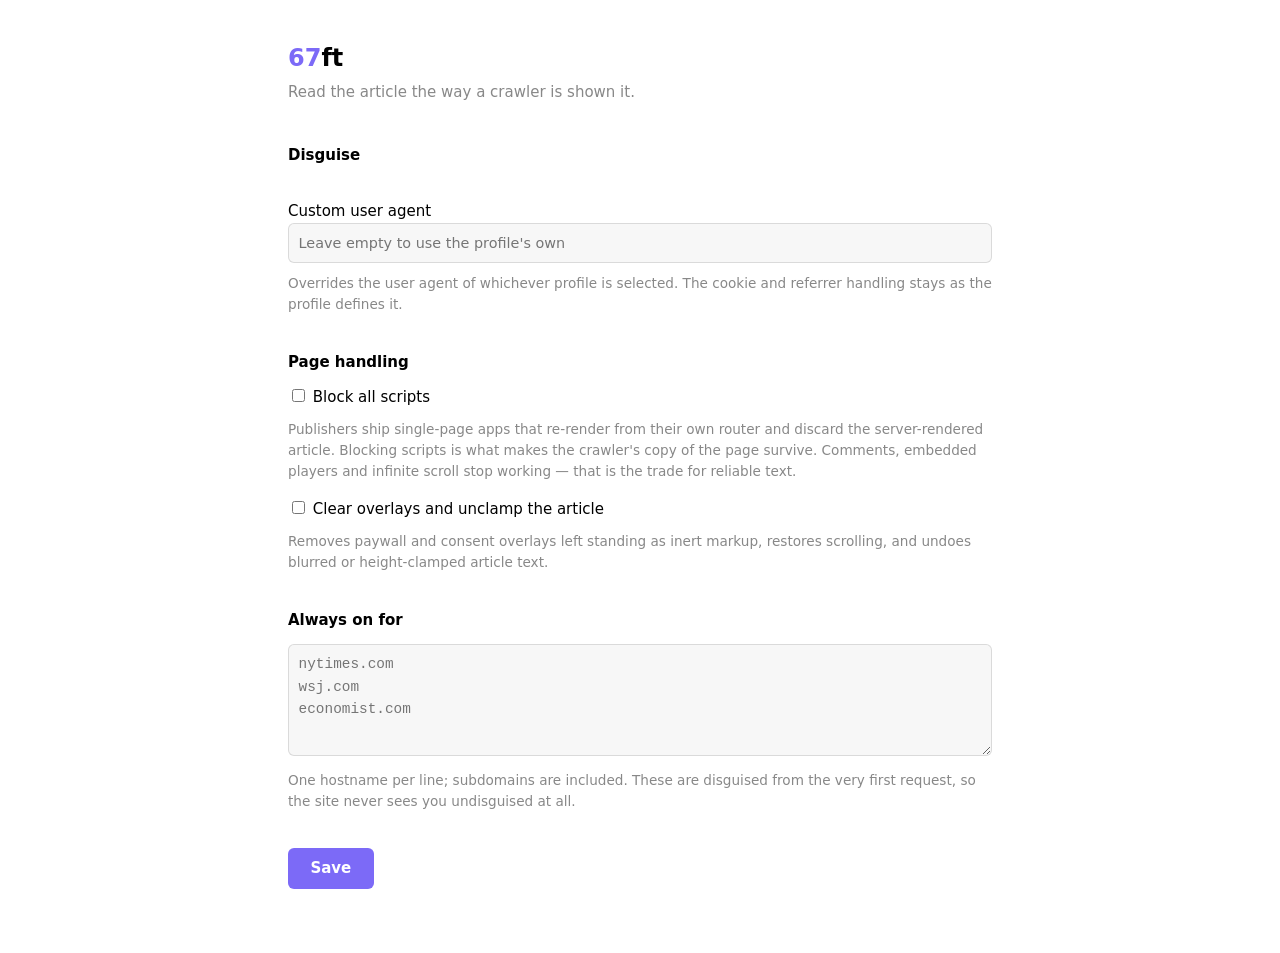
==== extension/options.html @ 51c9d5f3 "feat: add a server-free Chrome extension Does the same job as the proxy without the proxy: the tab s" ====
<!DOCTYPE html>
<html lang="en">
<head>
<meta charset="UTF-8">
<title>67ft — Options</title>
<style>
  :root { color-scheme: light dark; --accent: #7c6af7; }
  body {
    font: 15px/1.55 system-ui, -apple-system, sans-serif;
    max-width: 44rem; margin: 0 auto; padding: 2.5rem 1.25rem 4rem;
  }
  h1 { font-size: 1.5rem; margin: 0 0 .25rem; }
  h1 span { color: var(--accent); }
  .sub { color: #888; margin: 0 0 2.5rem; }
  fieldset { border: 0; padding: 0; margin: 0 0 2.25rem; }
  legend { font-weight: 600; padding: 0; margin-bottom: .75rem; }
  label { display: block; margin-bottom: .6rem; }
  .profile { display: flex; gap: .6rem; align-items: baseline; margin-bottom: .9rem; }
  .profile input { margin-top: .35rem; }
  .blurb { display: block; color: #888; font-size: .85rem; }
  input[type=text], textarea {
    width: 100%; box-sizing: border-box; padding: .5rem .6rem;
    font: inherit; font-size: .9rem; border: 1px solid #8884; border-radius: 6px;
    background: #8881; color: inherit;
  }
  textarea { min-height: 7rem; font-family: ui-monospace, SFMono-Regular, monospace; }
  .hint { color: #888; font-size: .85rem; margin: .4rem 0 0; }
  button {
    font: inherit; font-weight: 600; padding: .55rem 1.4rem; border: 0;
    border-radius: 6px; background: var(--accent); color: #fff; cursor: pointer;
  }
  #status { margin-left: 1rem; color: #4a4; font-size: .9rem; opacity: 0; transition: opacity .2s; }
  #status.show { opacity: 1; }
</style>
</head>
<body>
  <h1><span>67</span>ft</h1>
  <p class="sub">Read the article the way a crawler is shown it.</p>

  <form id="form">
    <fieldset>
      <legend>Disguise</legend>
      <div id="profiles"></div>
      <label style="margin-top:1.25rem">
        Custom user agent
        <input type="text" id="customUserAgent" placeholder="Leave empty to use the profile's own">
      </label>
      <p class="hint">
        Overrides the user agent of whichever profile is selected. The cookie and
        referrer handling stays as the profile defines it.
      </p>
    </fieldset>

    <fieldset>
      <legend>Page handling</legend>
      <label>
        <input type="checkbox" id="blockScripts">
        Block all scripts
      </label>
      <p class="hint">
        Publishers ship single-page apps that re-render from their own router and
        discard the server-rendered article. Blocking scripts is what makes the
        crawler's copy of the page survive. Comments, embedded players and
        infinite scroll stop working — that is the trade for reliable text.
      </p>
      <label style="margin-top:1rem">
        <input type="checkbox" id="cleanOverlays">
        Clear overlays and unclamp the article
      </label>
      <p class="hint">
        Removes paywall and consent overlays left standing as inert markup,
        restores scrolling, and undoes blurred or height-clamped article text.
      </p>
    </fieldset>

    <fieldset>
      <legend>Always on for</legend>
      <textarea id="autoSites" placeholder="nytimes.com&#10;wsj.com&#10;economist.com" spellcheck="false"></textarea>
      <p class="hint">
        One hostname per line; subdomains are included. These are disguised from
        the very first request, so the site never sees you undisguised at all.
      </p>
    </fieldset>

    <button type="submit">Save</button>
    <span id="status">Saved</span>
  </form>

  <script type="module" src="options.js"></script>
</body>
</html>
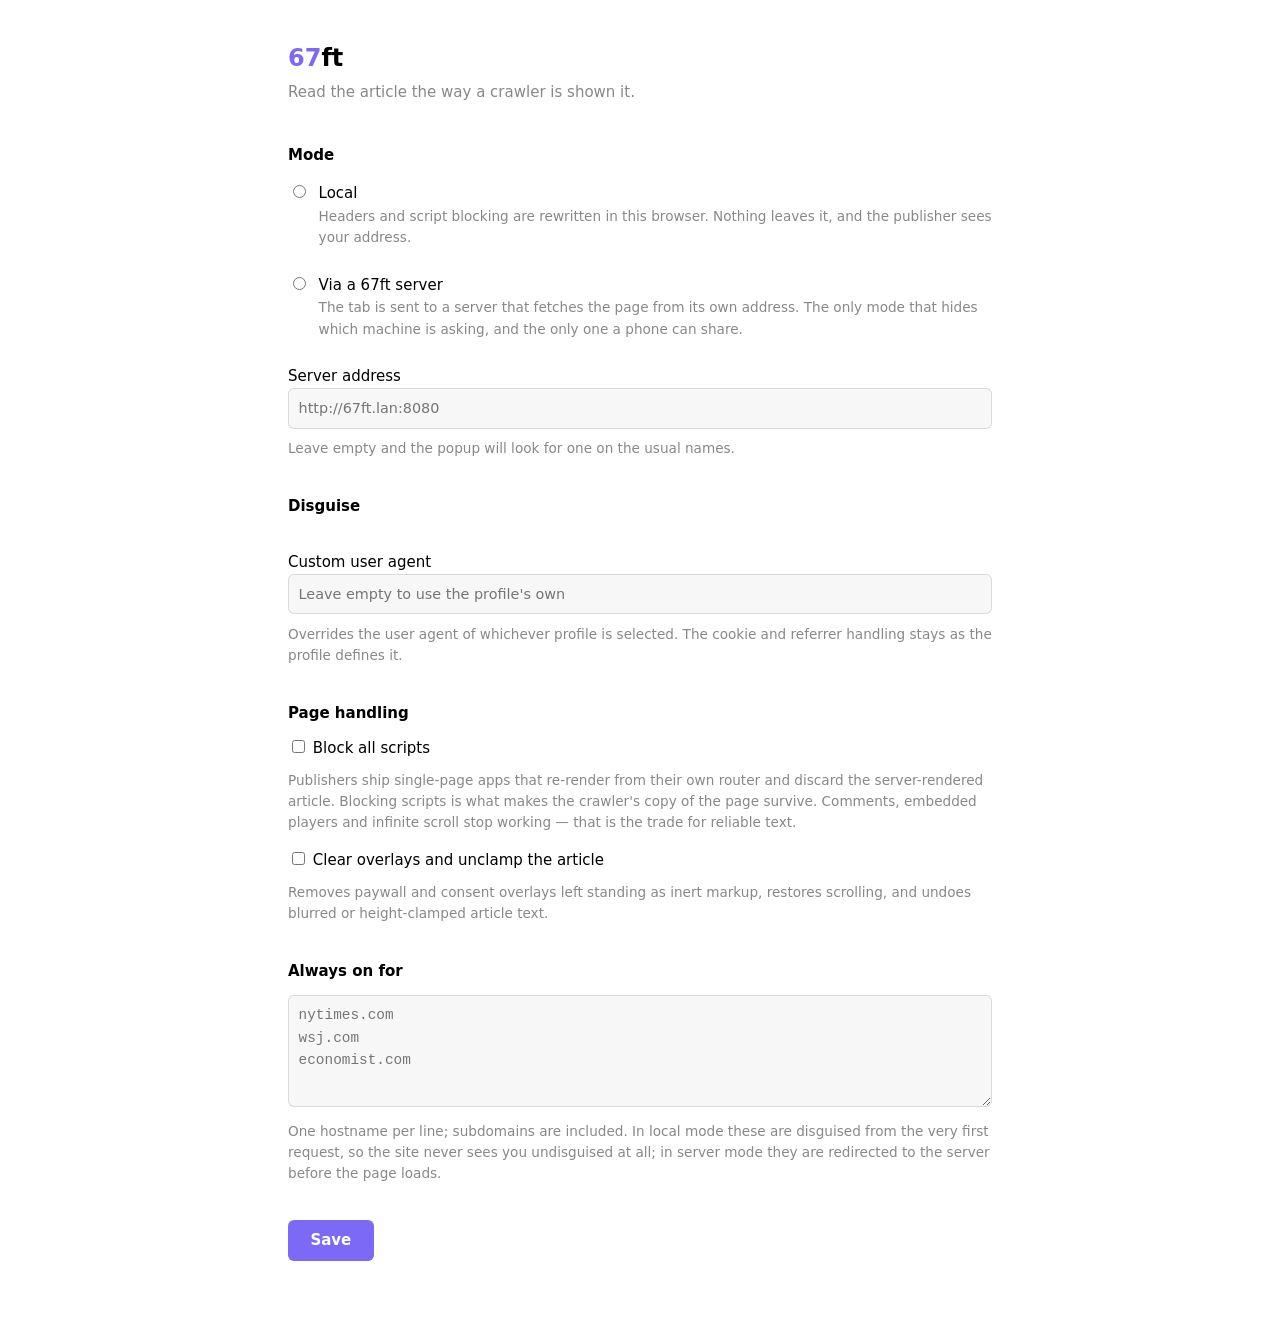
==== commit 53c4cfc6: "feat: server mode and a status popup The extension could disguise a request but never hide who was a" ====
--- a/extension/options.html
+++ b/extension/options.html
@@ -39,6 +39,34 @@
 
   <form id="form">
     <fieldset>
+      <legend>Mode</legend>
+      <div class="profile">
+        <input type="radio" name="mode" id="m-local" value="local">
+        <label for="m-local">
+          Local
+          <span class="blurb">Headers and script blocking are rewritten in this
+          browser. Nothing leaves it, and the publisher sees your address.</span>
+        </label>
+      </div>
+      <div class="profile">
+        <input type="radio" name="mode" id="m-server" value="server">
+        <label for="m-server">
+          Via a 67ft server
+          <span class="blurb">The tab is sent to a server that fetches the page
+          from its own address. The only mode that hides which machine is
+          asking, and the only one a phone can share.</span>
+        </label>
+      </div>
+      <label style="margin-top:1rem">
+        Server address
+        <input type="text" id="serverUrl" placeholder="http://67ft.lan:8080" spellcheck="false">
+      </label>
+      <p class="hint" id="server-status">
+        Leave empty and the popup will look for one on the usual names.
+      </p>
+    </fieldset>
+
+    <fieldset>
       <legend>Disguise</legend>
       <div id="profiles"></div>
       <label style="margin-top:1.25rem">
@@ -77,8 +105,10 @@
       <legend>Always on for</legend>
       <textarea id="autoSites" placeholder="nytimes.com&#10;wsj.com&#10;economist.com" spellcheck="false"></textarea>
       <p class="hint">
-        One hostname per line; subdomains are included. These are disguised from
-        the very first request, so the site never sees you undisguised at all.
+        One hostname per line; subdomains are included. In local mode these are
+        disguised from the very first request, so the site never sees you
+        undisguised at all; in server mode they are redirected to the server
+        before the page loads.
       </p>
     </fieldset>
 
